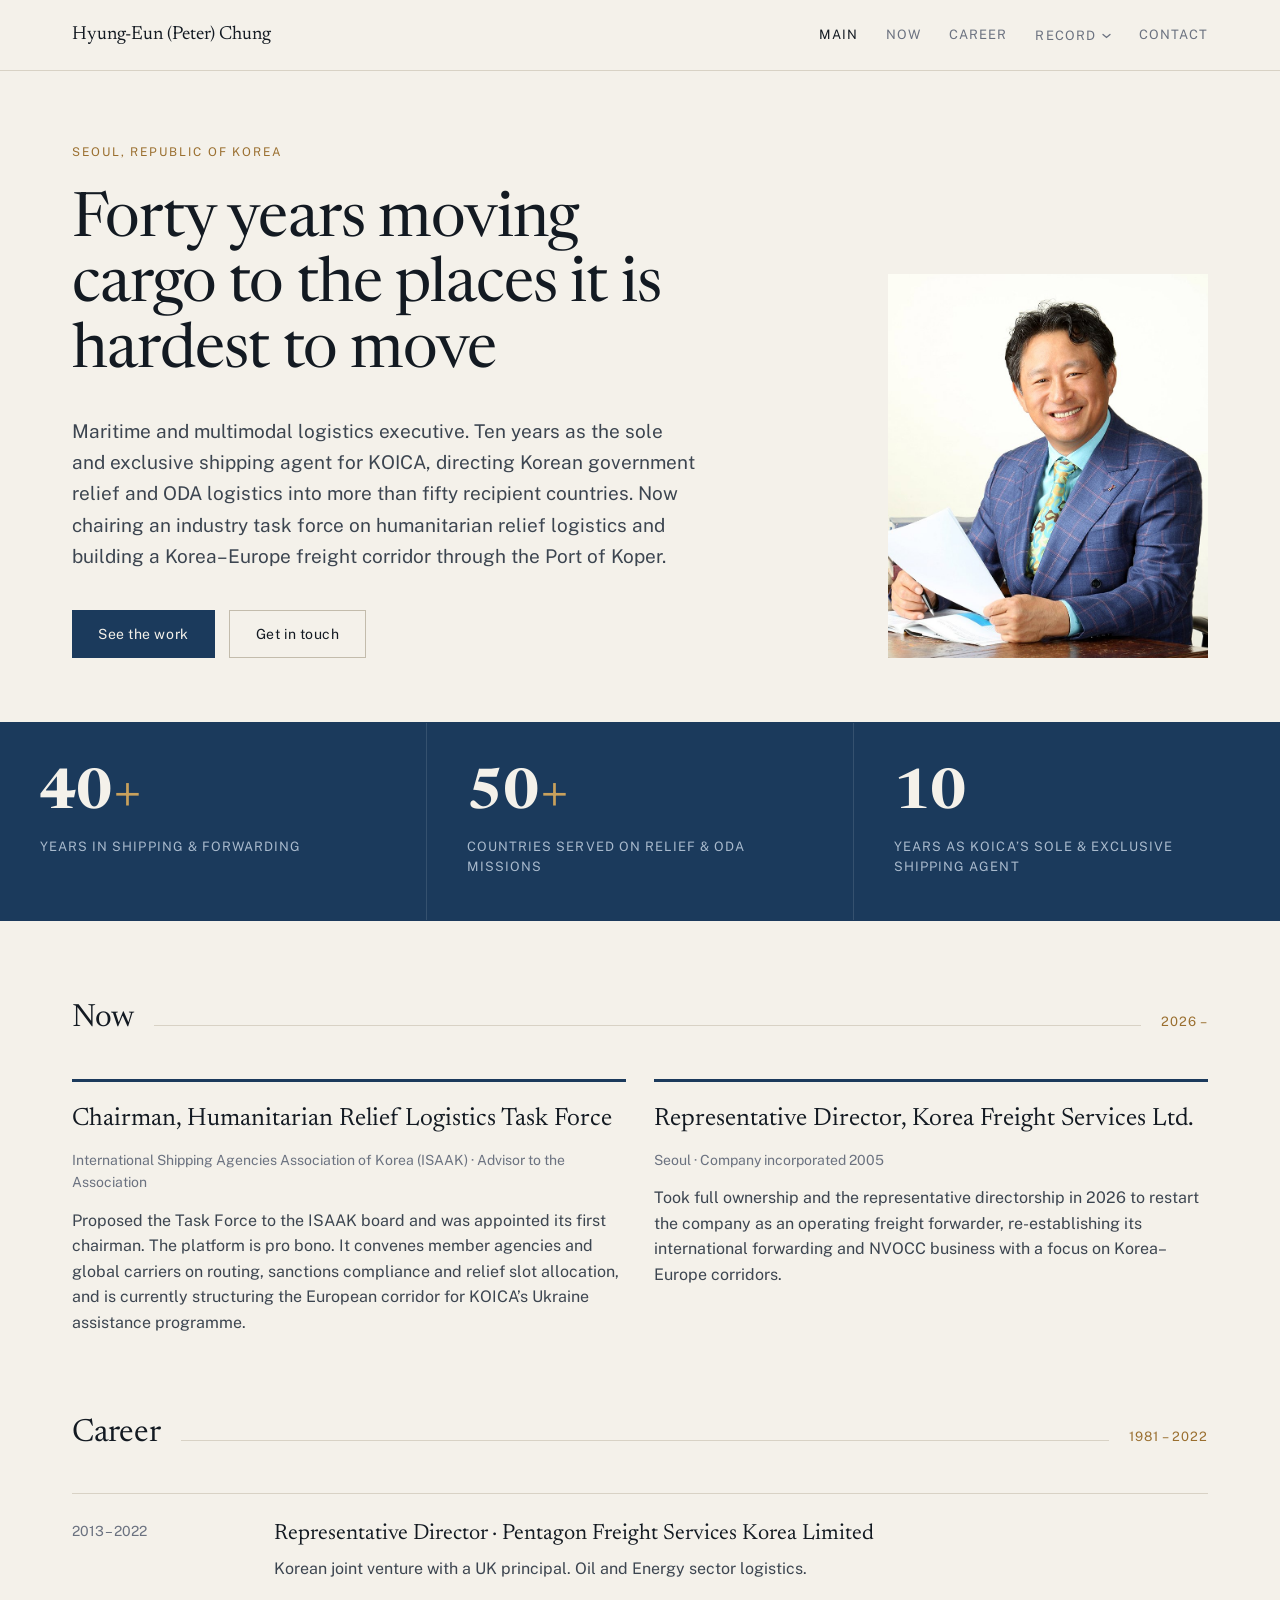
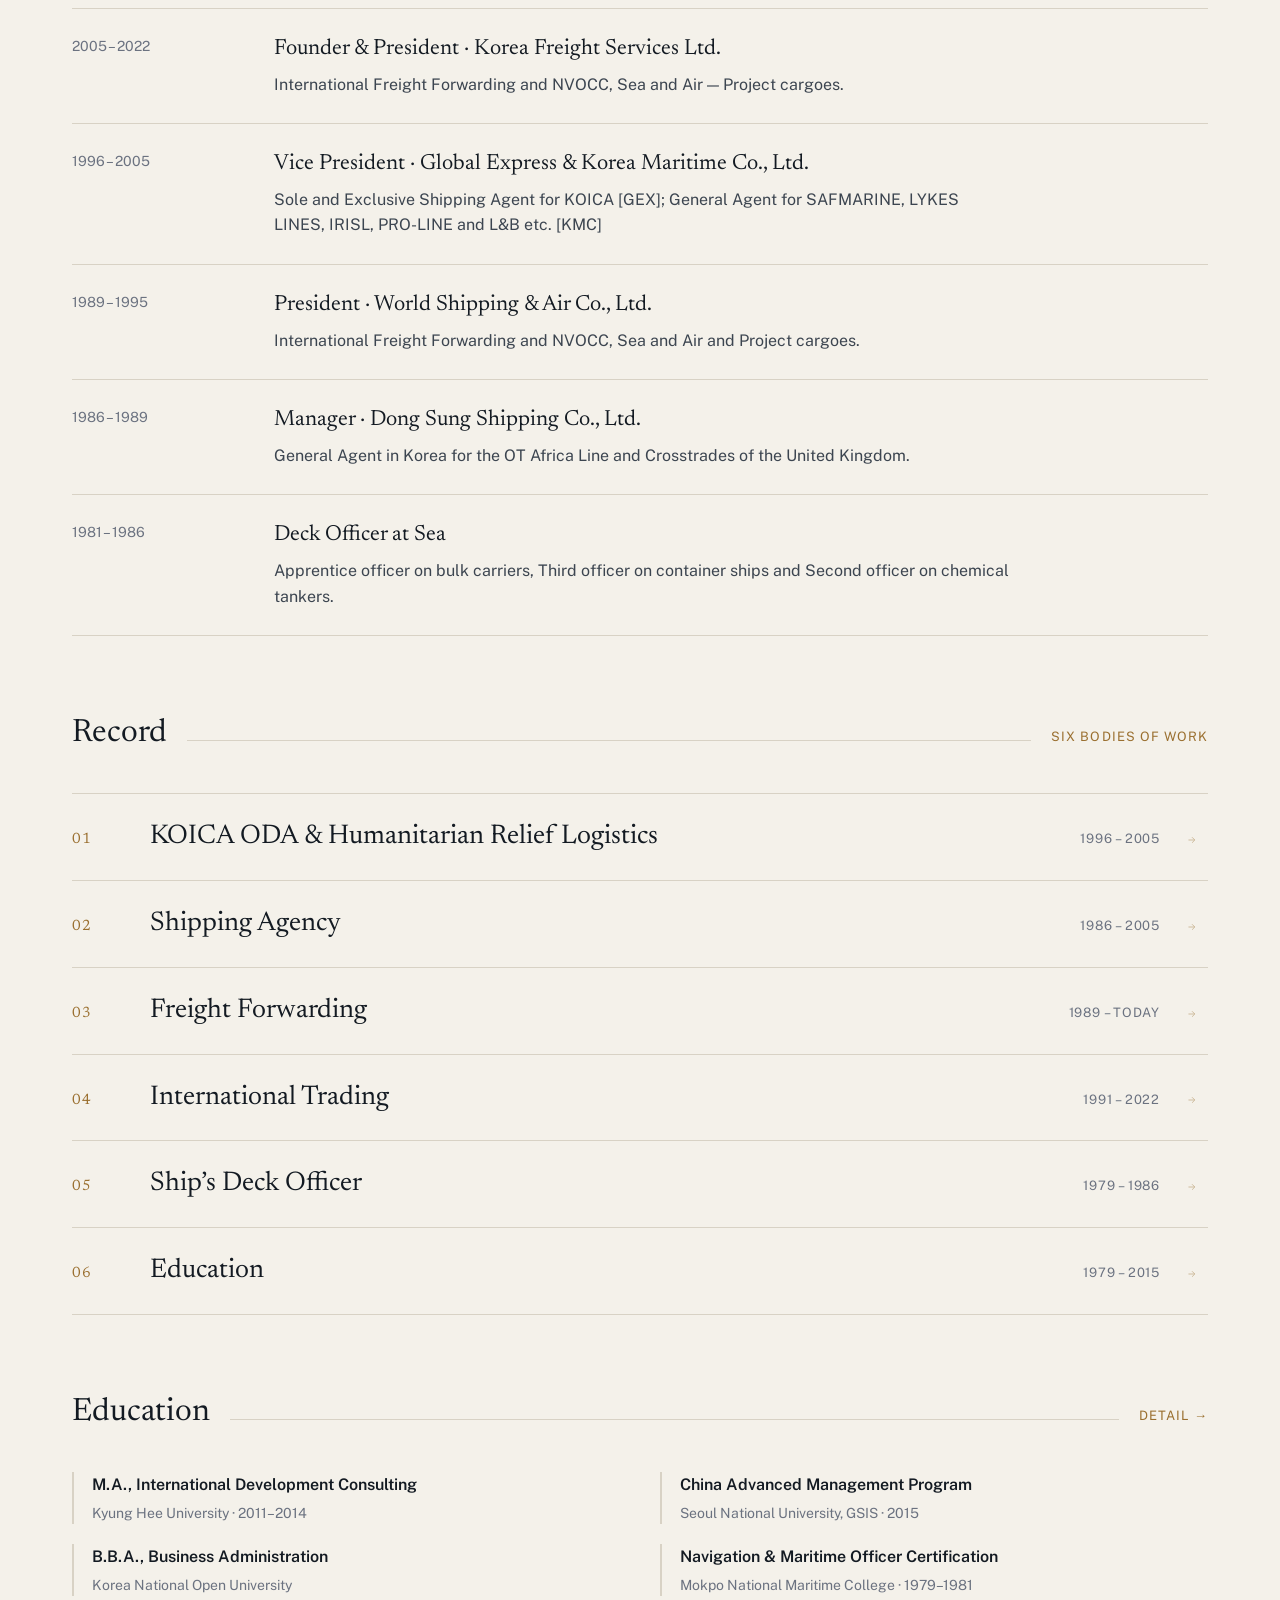
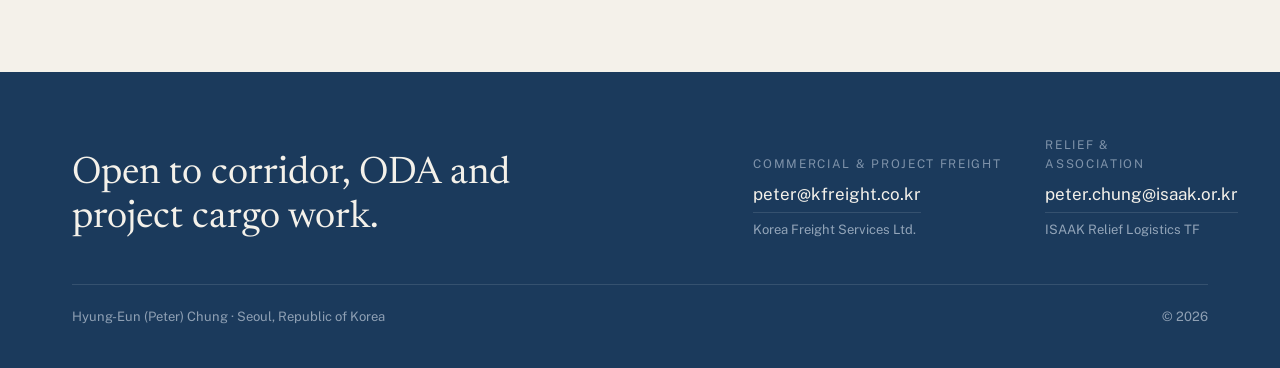
==== index.html @ e417b143 "Add files via upload" ====
<!doctype html>
<html lang="en">
<head>
<meta charset="utf-8">
<meta name="viewport" content="width=device-width, initial-scale=1">
<title>Hyung-Eun (Peter) Chung — Maritime &amp; Multimodal Logistics</title>
<meta name="description" content="Maritime and multimodal logistics executive in Seoul. Forty years in shipping agency, freight forwarding and project cargo; ten years as KOICA&#39;s exclusive shipping agent; chairman of the ISAAK Humanitarian Relief Logistics Task Force.">
<meta name="author" content="Hyung-Eun (Peter) Chung">
<meta property="og:type" content="profile">
<link rel="canonical" href="https://peterchung.kr/">
<meta property="og:url" content="https://peterchung.kr/">
<meta property="og:title" content="Hyung-Eun (Peter) Chung — Maritime &amp; Multimodal Logistics">
<meta property="og:description" content="Maritime and multimodal logistics executive in Seoul. Forty years in shipping agency, freight forwarding and project cargo; ten years as KOICA&#39;s exclusive shipping agent; chairman of the ISAAK Humanitarian Relief Logistics Task Force.">
<meta property="og:image" content="https://peterchung.kr/images/og-card.jpg">
<meta property="og:image:width" content="1200">
<meta property="og:image:height" content="600">
<meta name="twitter:card" content="summary_large_image">
<meta name="twitter:image" content="https://peterchung.kr/images/og-card.jpg">
<meta name="theme-color" content="#1b3a5c">
<link rel="icon" href="data:image/svg+xml,%3Csvg xmlns='http://www.w3.org/2000/svg' viewBox='0 0 32 32'%3E%3Crect width='32' height='32' fill='%231b3a5c'/%3E%3Ctext x='16' y='23' font-family='Georgia,serif' font-size='19' fill='%23f4f1ea' text-anchor='middle'%3EC%3C/text%3E%3C/svg%3E">
<link rel="preconnect" href="https://fonts.googleapis.com">
<link rel="preconnect" href="https://fonts.gstatic.com" crossorigin>
<link rel="stylesheet" href="https://fonts.googleapis.com/css2?family=Newsreader:opsz,wght@6..72,300;6..72,400;6..72,500;6..72,600;6..72,700&amp;family=Public+Sans:wght@400;500;600&amp;display=swap">
<link rel="stylesheet" href="assets/site.css">
</head>
<body>
<a class="skip" href="#main">Skip to content</a>
<header class="topbar wrap">
  <a class="topbar__name" href="index.html">Hyung-Eun (Peter) Chung</a>
  <nav class="nav" aria-label="Main">
    <a class="nav__link is-current" href="index.html">Main</a>
    <a class="nav__link" href="index.html#now">Now</a>
    <a class="nav__link" href="index.html#career">Career</a>
    <div class="nav__group">
      <button type="button" class="nav__link" aria-expanded="false" aria-haspopup="true">Record <svg class="nav__caret" width="9" height="6" viewBox="0 0 9 6" fill="none" aria-hidden="true"><path d="M1 1.5 4.5 4.5 8 1.5" stroke="currentColor" stroke-width="1.3" stroke-linecap="round"/></svg></button>
      <div class="nav__menu">
      <a href="record/koica-oda.html">KOICA ODA &amp; Humanitarian Relief Logistics<span class="yr">1996 &ndash; 2005</span></a>
      <a href="record/shipping-agency.html">Shipping Agency<span class="yr">1986 &ndash; 2005</span></a>
      <a href="record/freight-forwarding.html">Freight Forwarding &mdash; Project Logistics<span class="yr">1989 &ndash; today</span></a>
      <a href="record/international-trading.html">International Trading<span class="yr">1991 &ndash; 2022</span></a>
      <a href="record/deck-officer.html">Ship&rsquo;s Deck Officer<span class="yr">1979 &ndash; 1986</span></a>
      <a href="record/education.html">Education<span class="yr">1979 &ndash; 2015</span></a>
      </div>
    </div>
    <a class="nav__link" href="index.html#contact">Contact</a>
  </nav>
</header>

<main id="main">

  <section class="hero wrap">
    <div class="hero__text">
      <div class="eyebrow">Seoul, Republic of Korea</div>
      <h1>Forty years moving cargo to the places it is hardest to move</h1>
      <p class="hero__lede">Maritime and multimodal logistics executive. Ten years as the sole and exclusive shipping agent for KOICA, directing Korean government relief and ODA logistics into more than fifty recipient countries. Now chairing an industry task force on humanitarian relief logistics and building a Korea&ndash;Europe freight corridor through the Port of Koper.</p>
      <div class="btns">
        <a class="btn btn--solid" href="#record">See the work</a>
        <a class="btn btn--ghost" href="#contact">Get in touch</a>
      </div>
    </div>
    <figure class="hero__figure">
      <img src="images/portrait.jpg" alt="Hyung-Eun (Peter) Chung">
    </figure>
  </section>

  <section class="stats" aria-label="Career at a glance">
    <div class="stat"><div class="stat__n">40<span>+</span></div><div class="stat__l">Years in shipping &amp; forwarding</div></div>
    <div class="stat"><div class="stat__n">50<span>+</span></div><div class="stat__l">Countries served on relief &amp; ODA missions</div></div>
    <div class="stat"><div class="stat__n">10</div><div class="stat__l">Years as KOICA&rsquo;s sole &amp; exclusive shipping agent</div></div>
  </section>

  <section class="sec wrap" id="now">
    <div class="sec__head">
      <h2>Now</h2><div class="line"></div><div class="years">2026 &ndash;</div>
    </div>
    <div class="now">
      <article class="now__card">
        <h3>Chairman, Humanitarian Relief Logistics Task Force</h3>
        <div class="now__meta">International Shipping Agencies Association of Korea (ISAAK) &middot; Advisor to the Association</div>
        <p>Proposed the Task Force to the ISAAK board and was appointed its first chairman. The platform is pro bono. It convenes member agencies and global carriers on routing, sanctions compliance and relief slot allocation, and is currently structuring the European corridor for KOICA&rsquo;s Ukraine assistance programme.</p>
      </article>
      <article class="now__card">
        <h3>Representative Director, Korea Freight Services Ltd.</h3>
        <div class="now__meta">Seoul &middot; Company incorporated 2005</div>
        <p>Took full ownership and the representative directorship in 2026 to restart the company as an operating freight forwarder, re-establishing its international forwarding and NVOCC business with a focus on Korea&ndash;Europe corridors.</p>
      </article>
    </div>
  </section>

  <section class="sec wrap" id="career">
    <div class="sec__head">
      <h2>Career</h2><div class="line"></div><div class="years">1981 &ndash; 2022</div>
    </div>
    <div class="record">
      <div class="row row--static">
        <div class="row__date">2013 &ndash; 2022</div>
        <div class="row__body">
          <div class="row__title">Representative Director &middot; Pentagon Freight Services Korea Limited</div>
          <p>Korean joint venture with a UK principal. Oil and Energy sector logistics.</p>
        </div>
      </div>
      <div class="row row--static">
        <div class="row__date">2005 &ndash; 2022</div>
        <div class="row__body">
          <div class="row__title">Founder &amp; President &middot; Korea Freight Services Ltd.</div>
          <p>International Freight Forwarding and NVOCC, Sea and Air &mdash; Project cargoes.</p>
        </div>
      </div>
      <div class="row row--static">
        <div class="row__date">1996 &ndash; 2005</div>
        <div class="row__body">
          <div class="row__title">Vice President &middot; Global Express &amp; Korea Maritime Co., Ltd.</div>
          <p>Sole and Exclusive Shipping Agent for KOICA [GEX]; General Agent for SAFMARINE, LYKES LINES, IRISL, PRO-LINE and L&amp;B etc. [KMC]</p>
        </div>
      </div>
      <div class="row row--static">
        <div class="row__date">1989 &ndash; 1995</div>
        <div class="row__body">
          <div class="row__title">President &middot; World Shipping &amp; Air Co., Ltd.</div>
          <p>International Freight Forwarding and NVOCC, Sea and Air and Project cargoes.</p>
        </div>
      </div>
      <div class="row row--static">
        <div class="row__date">1986 &ndash; 1989</div>
        <div class="row__body">
          <div class="row__title">Manager &middot; Dong Sung Shipping Co., Ltd.</div>
          <p>General Agent in Korea for the OT Africa Line and Crosstrades of the United Kingdom.</p>
        </div>
      </div>
      <div class="row row--static">
        <div class="row__date">1981 &ndash; 1986</div>
        <div class="row__body">
          <div class="row__title">Deck Officer at Sea</div>
          <p>Apprentice officer on bulk carriers, Third officer on container ships and Second officer on chemical tankers.</p>
        </div>
      </div>
    </div>
  </section>

  <section class="sec wrap" id="record">
    <div class="sec__head">
      <h2>Record</h2><div class="line"></div><div class="years">Six bodies of work</div>
    </div>
    <div class="projects">
      <a class="proj" href="record/koica-oda.html">
        <span class="proj__n">01</span>
        <span class="proj__t">KOICA ODA &amp; Humanitarian Relief Logistics</span>
        <span class="proj__y">1996 &ndash; 2005</span>
        <svg class="row__go" width="16" height="16" viewBox="0 0 16 16" fill="none" aria-hidden="true"><path d="M3 8h9M8.5 4l4 4-4 4" stroke="currentColor" stroke-width="1.4" stroke-linecap="round" stroke-linejoin="round"/></svg>
      </a>
      <a class="proj" href="record/shipping-agency.html">
        <span class="proj__n">02</span>
        <span class="proj__t">Shipping Agency</span>
        <span class="proj__y">1986 &ndash; 2005</span>
        <svg class="row__go" width="16" height="16" viewBox="0 0 16 16" fill="none" aria-hidden="true"><path d="M3 8h9M8.5 4l4 4-4 4" stroke="currentColor" stroke-width="1.4" stroke-linecap="round" stroke-linejoin="round"/></svg>
      </a>
      <a class="proj" href="record/freight-forwarding.html">
        <span class="proj__n">03</span>
        <span class="proj__t">Freight Forwarding</span>
        <span class="proj__y">1989 &ndash; today</span>
        <svg class="row__go" width="16" height="16" viewBox="0 0 16 16" fill="none" aria-hidden="true"><path d="M3 8h9M8.5 4l4 4-4 4" stroke="currentColor" stroke-width="1.4" stroke-linecap="round" stroke-linejoin="round"/></svg>
      </a>
      <a class="proj" href="record/international-trading.html">
        <span class="proj__n">04</span>
        <span class="proj__t">International Trading</span>
        <span class="proj__y">1991 &ndash; 2022</span>
        <svg class="row__go" width="16" height="16" viewBox="0 0 16 16" fill="none" aria-hidden="true"><path d="M3 8h9M8.5 4l4 4-4 4" stroke="currentColor" stroke-width="1.4" stroke-linecap="round" stroke-linejoin="round"/></svg>
      </a>
      <a class="proj" href="record/deck-officer.html">
        <span class="proj__n">05</span>
        <span class="proj__t">Ship&rsquo;s Deck Officer</span>
        <span class="proj__y">1979 &ndash; 1986</span>
        <svg class="row__go" width="16" height="16" viewBox="0 0 16 16" fill="none" aria-hidden="true"><path d="M3 8h9M8.5 4l4 4-4 4" stroke="currentColor" stroke-width="1.4" stroke-linecap="round" stroke-linejoin="round"/></svg>
      </a>
      <a class="proj" href="record/education.html">
        <span class="proj__n">06</span>
        <span class="proj__t">Education</span>
        <span class="proj__y">1979 &ndash; 2015</span>
        <svg class="row__go" width="16" height="16" viewBox="0 0 16 16" fill="none" aria-hidden="true"><path d="M3 8h9M8.5 4l4 4-4 4" stroke="currentColor" stroke-width="1.4" stroke-linecap="round" stroke-linejoin="round"/></svg>
      </a>
    </div>
  </section>

  <section class="sec sec--last wrap" id="education">
    <div class="sec__head">
      <h2>Education</h2><div class="line"></div>
      <a class="years years--link" href="record/education.html">Detail &rarr;</a>
    </div>
    <div class="edu-grid">
      <div class="edu"><strong>M.A., International Development Consulting</strong><span>Kyung Hee University &middot; 2011&ndash;2014</span></div>
      <div class="edu"><strong>China Advanced Management Program</strong><span>Seoul National University, GSIS &middot; 2015</span></div>
      <div class="edu"><strong>B.B.A., Business Administration</strong><span>Korea National Open University</span></div>
      <div class="edu"><strong>Navigation &amp; Maritime Officer Certification</strong><span>Mokpo National Maritime College &middot; 1979&ndash;1981</span></div>
    </div>
  </section>

</main>

<footer class="foot" id="contact">
  <div class="foot__top">
    <div class="foot__claim">Open to corridor, ODA and project cargo work.</div>
    <div class="foot__c1 foot__block">
      <div class="foot__label">Commercial &amp; project freight</div>
      <a href="mailto:peter@kfreight.co.kr">peter@kfreight.co.kr</a>
      <div class="foot__org">Korea Freight Services Ltd.</div>
    </div>
    <div class="foot__c2 foot__block">
      <div class="foot__label">Relief &amp; association</div>
      <a href="mailto:peter.chung@isaak.or.kr">peter.chung@isaak.or.kr</a>
      <div class="foot__org">ISAAK Relief Logistics TF</div>
    </div>
  </div>
  <div class="foot__bar">
    <div>Hyung-Eun (Peter) Chung &middot; Seoul, Republic of Korea</div>
    <div>&copy; 2026</div>
  </div>
</footer>

<script src="assets/site.js"></script>
</body>
</html>
---- assets/site.css ----
/* Hyung-Eun (Peter) Chung — site styles */

:root {
  --bone: #f4f1ea;
  --ink: #131a22;
  --body: #3c4550;
  --muted: #6b7280;
  --rule: #d8d2c5;
  --rule-strong: #c3bcac;
  --navy: #1b3a5c;
  --navy-dark: #12293f;
  --navy-rule: #35516f;
  --navy-muted: #a9bacd;
  --navy-label: #7f93aa;
  --brass: #9a6f2f;
  --brass-light: #c9a15c;
  --serif: 'Newsreader', Georgia, 'Times New Roman', serif;
  --sans: 'Public Sans', 'Helvetica Neue', Helvetica, Arial, sans-serif;
  --pad: 72px;
}

* { box-sizing: border-box; }
html { scroll-behavior: smooth; scroll-padding-top: 90px; }
body {
  margin: 0;
  background: var(--bone);
  color: var(--ink);
  font-family: var(--sans);
  font-size: 16px;
  line-height: 1.6;
  -webkit-font-smoothing: antialiased;
}
h1, h2, h3 { margin: 0; font-weight: 400; font-family: var(--serif); }
p { margin: 0; }
img { max-width: 100%; }
a { color: var(--navy); text-decoration: none; }
a:hover { color: var(--brass); }
a:focus-visible, button:focus-visible { outline: 2px solid var(--brass); outline-offset: 3px; }
figure { margin: 0; }

.wrap { padding-left: var(--pad); padding-right: var(--pad); }
.eyebrow { font-size: 12px; letter-spacing: 0.16em; text-transform: uppercase; color: var(--brass); }
.caption { font-size: 13px; color: var(--muted); line-height: 1.5; }
.skip {
  position: absolute; left: -9999px; top: 0; background: var(--navy); color: var(--bone);
  padding: 12px 20px; z-index: 100;
}
.skip:focus { left: 0; color: var(--bone); }

/* ---------- top bar ---------- */
.topbar {
  position: sticky; top: 0; z-index: 50;
  background: var(--bone);
  display: flex; justify-content: space-between; align-items: center;
  gap: 24px; padding-top: 20px; padding-bottom: 20px;
  border-bottom: 1px solid var(--rule);
}
.topbar__name { font-family: var(--serif); font-size: 19px; color: var(--ink); }
.topbar__name:hover { color: var(--brass); }
.nav { display: flex; align-items: center; gap: 28px; }
.nav__link {
  font-size: 13px; letter-spacing: 0.08em; text-transform: uppercase; color: var(--muted);
  background: none; border: 0; padding: 0; font-family: inherit; cursor: pointer;
  display: inline-flex; align-items: center; gap: 6px;
}
.nav__link:hover, .nav__link[aria-expanded="true"] { color: var(--brass); }
.nav__link.is-current { color: var(--ink); }

/* dropdown */
.nav__group { position: relative; }
.nav__caret { transition: transform 0.18s ease; }
.nav__link[aria-expanded="true"] .nav__caret { transform: rotate(180deg); }
.nav__menu {
  position: absolute; top: calc(100% + 14px); left: -18px; min-width: 310px;
  background: var(--bone); border: 1px solid var(--rule);
  box-shadow: 0 14px 34px rgba(19, 26, 34, 0.13);
  padding: 8px 0; display: none; flex-direction: column;
}
.nav__group.is-open .nav__menu { display: flex; }
.nav__menu a {
  display: flex; flex-direction: column; gap: 3px;
  padding: 11px 18px; color: var(--ink); font-size: 15px; line-height: 1.35;
}
.nav__menu a:hover { background: #eae5da; color: var(--navy); }
.nav__menu a.is-current { background: #eae5da; }
.nav__menu .yr { font-size: 12px; letter-spacing: 0.06em; color: var(--muted); }

/* ---------- hero (home) ---------- */
.hero { display: grid; grid-template-columns: repeat(12, minmax(0, 1fr)); gap: 32px; padding-top: 72px; padding-bottom: 64px; }
.hero__text { grid-column: span 7; }
.hero { align-items: end; }
.hero h1 { font-size: clamp(38px, 5vw, 62px); line-height: 1.06; letter-spacing: -0.015em; text-wrap: pretty; margin: 26px 0 30px; }
.hero__lede { font-size: 19px; line-height: 1.65; color: var(--body); max-width: 33em; }
.hero__figure { grid-column: 9 / span 4; display: flex; flex-direction: column; gap: 12px; align-self: end; max-width: 320px; justify-self: end; }
.hero__figure img { width: 100%; display: block; filter: saturate(0.86); }

.btns { display: flex; gap: 14px; margin-top: 38px; }
.btn {
  display: inline-flex; align-items: center; justify-content: center;
  min-height: 48px; padding: 0 26px; font-size: 14px; letter-spacing: 0.04em;
  transition: background 0.15s ease, color 0.15s ease, border-color 0.15s ease;
}
.btn--solid { background: var(--navy); color: var(--bone); }
.btn--solid:hover { background: var(--navy-dark); color: var(--bone); }
.btn--ghost { border: 1px solid var(--rule-strong); color: var(--ink); }
.btn--ghost:hover { border-color: var(--navy); color: var(--navy); }

/* ---------- stat band ---------- */
.stats {
  display: grid; grid-template-columns: repeat(3, minmax(0, 1fr));
  gap: 1px; background: var(--navy-rule);
  border-top: 1px solid var(--navy); border-bottom: 1px solid var(--navy);
}
.stat { background: var(--navy); padding: 44px 40px; display: flex; flex-direction: column; gap: 14px; }
.stat__n { font-family: var(--serif); font-weight: 700; font-size: 56px; line-height: 1; color: var(--bone); }
.stat__n span { color: var(--brass-light); }
.stat__l { font-size: 13px; letter-spacing: 0.08em; text-transform: uppercase; color: var(--navy-muted); line-height: 1.5; }

/* ---------- section headers ---------- */
.sec { padding-top: 72px; }
.sec__head { display: flex; align-items: baseline; gap: 20px; margin-bottom: 34px; }
.sec__head h2 { font-size: 32px; }
.sec__head .line { flex-grow: 1; height: 1px; background: var(--rule); }
.sec__head .years { font-size: 13px; letter-spacing: 0.08em; text-transform: uppercase; color: var(--brass); white-space: nowrap; }

/* ---------- now ---------- */
.now { display: grid; grid-template-columns: repeat(2, minmax(0, 1fr)); gap: 28px; }
.now__card { border-top: 3px solid var(--navy); padding-top: 22px; display: flex; flex-direction: column; gap: 14px; }
.now__card h3 { font-size: 25px; line-height: 1.25; }
.now__meta { font-size: 14px; color: var(--muted); }
.now__card p { color: var(--body); }

/* ---------- record list ---------- */
.record { display: flex; flex-direction: column; }
.row {
  display: grid; grid-template-columns: 170px 1fr 24px; gap: 32px; align-items: start;
  padding: 26px 0; border-top: 1px solid var(--rule); color: inherit;
  transition: background 0.15s ease;
}
.row:last-child { border-bottom: 1px solid var(--rule); }
a.row:hover { background: #eae5da; color: inherit; }
a.row:hover .row__title { color: var(--navy); }
a.row:hover .row__go { opacity: 1; transform: translateX(3px); }
.row__date { font-size: 14px; color: var(--muted); }
.row__body { display: flex; flex-direction: column; gap: 8px; }
.row__title { font-family: var(--serif); font-size: 22px; line-height: 1.3; transition: color 0.15s ease; }
.row__body p { color: var(--body); max-width: 46em; }
.row__go { color: var(--brass); opacity: 0.45; transition: opacity 0.15s ease, transform 0.15s ease; padding-top: 6px; }

/* ---------- field carousel ---------- */
.carousel { position: relative; }
.carousel__viewport { overflow: hidden; }
.carousel__track { display: flex; transition: transform 0.55s cubic-bezier(0.4, 0.05, 0.2, 1); }
.carousel__slide {
  flex: 0 0 100%; display: grid; grid-template-columns: repeat(3, minmax(0, 1fr)); gap: 24px;
}
.carousel__slide figure { display: flex; flex-direction: column; gap: 12px; }
.carousel__slide img { width: 100%; height: 300px; object-fit: contain; display: block; background: #eae5da; }
.carousel__bar { display: flex; align-items: center; gap: 16px; margin-top: 26px; }
.carousel__dots { display: flex; gap: 8px; flex-grow: 1; }
.carousel__dot {
  width: 30px; height: 3px; background: var(--rule-strong); border: 0; padding: 0; cursor: pointer;
  transition: background 0.2s ease;
}
.carousel__dot[aria-current="true"] { background: var(--navy); }
.carousel__btn {
  width: 46px; height: 46px; border: 1px solid var(--rule-strong); background: transparent;
  color: var(--ink); cursor: pointer; display: inline-flex; align-items: center; justify-content: center;
  transition: border-color 0.15s ease, color 0.15s ease;
}
.carousel__btn:hover { border-color: var(--navy); color: var(--navy); }

/* ---------- expertise + education ---------- */
.cols { display: grid; grid-template-columns: repeat(12, minmax(0, 1fr)); gap: 32px; padding-top: 72px; padding-bottom: 72px; }
.cols__a { grid-column: span 7; display: flex; flex-direction: column; gap: 22px; }
.cols__b { grid-column: span 5; display: flex; flex-direction: column; gap: 22px; }
.cols h2 { font-size: 32px; }
.list { display: flex; flex-direction: column; gap: 18px; }
.item { display: flex; flex-direction: column; gap: 5px; }
.item strong { font-size: 17px; font-weight: 600; }
.item p { color: var(--body); }
.edu { display: flex; flex-direction: column; gap: 4px; border-left: 2px solid var(--rule); padding-left: 18px; }
.edu strong { font-size: 16px; font-weight: 600; }
.edu span { font-size: 14px; color: var(--muted); }

/* ---------- record subpage ---------- */
.page-head { padding-top: 66px; padding-bottom: 44px; border-bottom: 1px solid var(--rule); }
.page-head .back { font-size: 13px; letter-spacing: 0.08em; text-transform: uppercase; color: var(--muted); }
.page-head .back:hover { color: var(--brass); }
.page-head h1 { font-size: clamp(34px, 4.4vw, 52px); line-height: 1.1; letter-spacing: -0.015em; margin: 22px 0 0; max-width: 18em; }
.page-head .meta { display: flex; flex-wrap: wrap; gap: 10px 22px; margin-top: 20px; font-size: 14px; color: var(--muted); }
.page-head .meta .yr { color: var(--brass); letter-spacing: 0.08em; text-transform: uppercase; font-size: 13px; }

.prose { padding-top: 52px; padding-bottom: 20px; display: grid; grid-template-columns: repeat(12, minmax(0, 1fr)); gap: 32px; }
.prose__lede { grid-column: span 12; font-family: var(--serif); font-size: 26px; line-height: 1.45; color: var(--ink); max-width: 24em; }
.prose__body { grid-column: span 7; display: flex; flex-direction: column; gap: 20px; }
.prose__body p { color: var(--body); font-size: 17px; line-height: 1.75; }
.prose__side { grid-column: 9 / span 4; display: flex; flex-direction: column; gap: 22px; }
.fact { display: flex; flex-direction: column; gap: 5px; border-left: 2px solid var(--rule); padding-left: 18px; }
.fact strong { font-size: 12px; letter-spacing: 0.12em; text-transform: uppercase; color: var(--brass); font-weight: 600; }
.fact span { font-size: 15px; color: var(--body); }

.plates { padding-top: 52px; padding-bottom: 72px; display: grid; grid-template-columns: repeat(3, minmax(0, 1fr)); gap: 26px; }
.plates > * { margin: 0; display: block; }
.plate { display: block; }
.plate figcaption { margin-top: 10px; }
.plate img { width: 100%; height: auto; display: block; background: #eeeae0; }
.img--small { width: 50%; }

.plate--featured { grid-column: 1 / -1; width: 100%; margin: 0 auto; }

.plate--slot {
  border: 1px dashed var(--rule-strong); background: #eeeae0;
  min-height: 220px; display: flex; flex-direction: column; align-items: center; justify-content: center;
  gap: 8px; text-align: center; padding: 30px; color: var(--muted);
}
.plate--slot .tag { font-size: 12px; letter-spacing: 0.14em; text-transform: uppercase; color: var(--brass); }
.plate--slot .what { font-size: 15px; max-width: 26em; }

.pager { display: grid; grid-template-columns: repeat(2, minmax(0, 1fr)); gap: 1px; background: var(--rule); border-top: 1px solid var(--rule); }
.pager a { background: var(--bone); padding: 30px 32px; display: flex; flex-direction: column; gap: 7px; color: var(--ink); }
.pager a:hover { background: #eae5da; }
.pager .dir { font-size: 12px; letter-spacing: 0.14em; text-transform: uppercase; color: var(--brass); }
.pager .ttl { font-family: var(--serif); font-size: 20px; line-height: 1.3; }
.pager .next { text-align: right; align-items: flex-end; }
.pager .empty { background: var(--bone); }

/* ---------- footer ---------- */
.foot { background: var(--navy); color: #e8e3d8; padding: 64px var(--pad) 40px; display: flex; flex-direction: column; gap: 44px; }
.foot__top { display: grid; grid-template-columns: repeat(12, minmax(0, 1fr)); gap: 32px; align-items: end; }
.foot__claim { grid-column: span 6; font-family: var(--serif); font-size: 38px; line-height: 1.15; color: var(--bone); text-wrap: pretty; }
.foot__c1 { grid-column: 8 / span 3; }
.foot__c2 { grid-column: 11 / span 2; }
.foot__block { display: flex; flex-direction: column; gap: 7px; }
.foot__label { font-size: 12px; letter-spacing: 0.14em; text-transform: uppercase; color: var(--navy-label); }
.foot__block a { color: var(--bone); font-size: 17px; border-bottom: 1px solid var(--navy-rule); padding-bottom: 3px; align-self: flex-start; }
.foot__block a:hover { color: #fff; border-bottom-color: var(--brass-light); }
.foot__org { font-size: 13px; color: #93a5b9; }
.foot__bar { display: flex; justify-content: space-between; align-items: baseline; gap: 24px; border-top: 1px solid var(--navy-rule); padding-top: 22px; font-size: 13px; color: #8fa0b4; }

/* ---------- tablet ---------- */
@media (max-width: 1100px) {
  :root { --pad: 44px; }
  .hero, .cols, .prose { grid-template-columns: 1fr; }
  .hero__text, .hero__figure, .cols__a, .cols__b,
  .prose__lede, .prose__body, .prose__side { grid-column: auto; }
  .hero__figure { max-width: 320px; justify-self: start; }
  .prose__side { flex-direction: row; flex-wrap: wrap; gap: 26px 40px; }
  .prose__side .fact { flex: 1 1 220px; }
  .stats { grid-template-columns: repeat(3, minmax(0, 1fr)); }
  .foot__top { grid-template-columns: repeat(2, minmax(0, 1fr)); }
  .foot__claim { grid-column: 1 / -1; }
  .foot__c1, .foot__c2 { grid-column: auto; }
}

/* ---------- phone ---------- */
@media (max-width: 720px) {
  :root { --pad: 22px; }
  html { scroll-padding-top: 130px; }
  .topbar { flex-direction: column; align-items: flex-start; gap: 12px; padding-top: 16px; padding-bottom: 14px; }
  .nav { gap: 18px; flex-wrap: wrap; }
  .nav__link { font-size: 12px; }
  .nav__menu { position: static; min-width: 0; width: 100%; box-shadow: none; margin-top: 10px; }
  .nav__group.is-open { width: 100%; }
  .hero { padding-top: 34px; padding-bottom: 32px; gap: 24px; }
  .hero h1 { font-size: 36px; line-height: 1.1; margin: 20px 0 22px; }
  .hero__lede { font-size: 17px; }
  .btns { flex-direction: column; gap: 10px; margin-top: 28px; }
  .btn { min-height: 50px; width: 100%; font-size: 15px; }
  .stats { grid-template-columns: 1fr; }
  .stat { padding: 24px 22px; gap: 10px; }
  .stat__n { font-size: 40px; }
  .stat__l { font-size: 11px; }
  .sec { padding-top: 44px; }
  .sec__head { margin-bottom: 24px; gap: 14px; }
  .sec__head h2 { font-size: 27px; }
  .now { grid-template-columns: 1fr; gap: 24px; }
  .now__card h3 { font-size: 22px; }
  .now__card p, .row__body p, .item p { font-size: 15px; }
  .row { grid-template-columns: 1fr auto; gap: 8px 14px; padding: 20px 0; }
  .row__date { grid-column: 1; }
  .row__go { grid-row: 1; grid-column: 2; padding-top: 0; opacity: 1; }
  .row__body { grid-column: 1 / -1; }
  .row__title { font-size: 20px; }
  .carousel__slide { grid-template-columns: 1fr; gap: 22px; }
  .carousel__slide img { height: 220px; }
  .cols { padding-top: 44px; padding-bottom: 44px; gap: 40px; }
  .cols h2 { font-size: 27px; }
  .page-head { padding-top: 34px; padding-bottom: 30px; }
  .page-head h1 { font-size: 32px; }
  .prose { padding-top: 34px; gap: 26px; }
  .prose__lede { font-size: 21px; }
  .prose__body p { font-size: 16px; }
  .plates { grid-template-columns: 1fr; padding-top: 34px; padding-bottom: 44px; }
  .carousel__slide img { height: 230px; }
  
  .pager { grid-template-columns: 1fr; }
  .pager .next { text-align: left; align-items: flex-start; }
  .foot { padding-top: 44px; gap: 30px; }
  .foot__top { grid-template-columns: 1fr; gap: 20px; }
  .foot__claim { font-size: 29px; }
  .foot__block a { font-size: 16px; word-break: break-all; }
  .foot__bar { flex-direction: column; gap: 6px; }
}

@media (prefers-reduced-motion: reduce) {
  html { scroll-behavior: auto; }
  .carousel__track { transition: none; }
  * { transition-duration: 0.001s !important; }
}


/* ---------- career list (static rows) ---------- */
.row--static { grid-template-columns: 170px 1fr; }

/* ---------- record: project list ---------- */
.projects { display: flex; flex-direction: column; border-top: 1px solid var(--rule); }
.proj {
  display: grid; grid-template-columns: 54px 1fr 160px 24px; gap: 24px; align-items: baseline;
  padding: 26px 0; border-bottom: 1px solid var(--rule); color: var(--ink);
  transition: background 0.15s ease;
}
.proj:hover { background: #eae5da; color: var(--ink); }
.proj:hover .proj__t { color: var(--navy); }
.proj:hover .row__go { opacity: 1; transform: translateX(3px); }
.proj__n { font-family: var(--serif); font-size: 15px; color: var(--brass); letter-spacing: 0.06em; }
.proj__t { font-family: var(--serif); font-size: 27px; line-height: 1.25; transition: color 0.15s ease; }
.proj__y { font-size: 13px; letter-spacing: 0.06em; text-transform: uppercase; color: var(--muted); text-align: right; }
.proj .row__go { align-self: center; }

/* ---------- education block on the home page ---------- */
.sec--last { padding-bottom: 76px; }
.edu-grid { display: grid; grid-template-columns: repeat(2, minmax(0, 1fr)); gap: 20px 40px; }
.years--link { color: var(--brass); }
.years--link:hover { color: var(--navy); }

/* ---------- hero portrait ---------- */
.hero__figure img { filter: none; }

@media (max-width: 1100px) {
  .edu-grid { grid-template-columns: repeat(2, minmax(0, 1fr)); }
}
@media (max-width: 720px) {
  .row--static { grid-template-columns: 1fr; }
  .proj { grid-template-columns: 40px 1fr 20px; gap: 6px 14px; padding: 20px 0; }
  .proj__n { grid-row: 1; }
  .proj__t { grid-row: 1; grid-column: 2; font-size: 21px; }
  .proj .row__go { grid-row: 1; grid-column: 3; opacity: 1; }
  .proj__y { grid-row: 2; grid-column: 2 / -1; text-align: left; }
  .edu-grid { grid-template-columns: 1fr; gap: 16px; }
  .plate--slot .what { font-size: 14px; }
}


/* carousel counter for long photo sets */
.carousel__count { font-size: 13px; color: var(--muted); letter-spacing: 0.04em; white-space: nowrap; }
.carousel__dots { flex-wrap: wrap; max-width: 60%; }
@media (max-width: 1100px) { .plates { grid-template-columns: repeat(2, minmax(0, 1fr)); } }
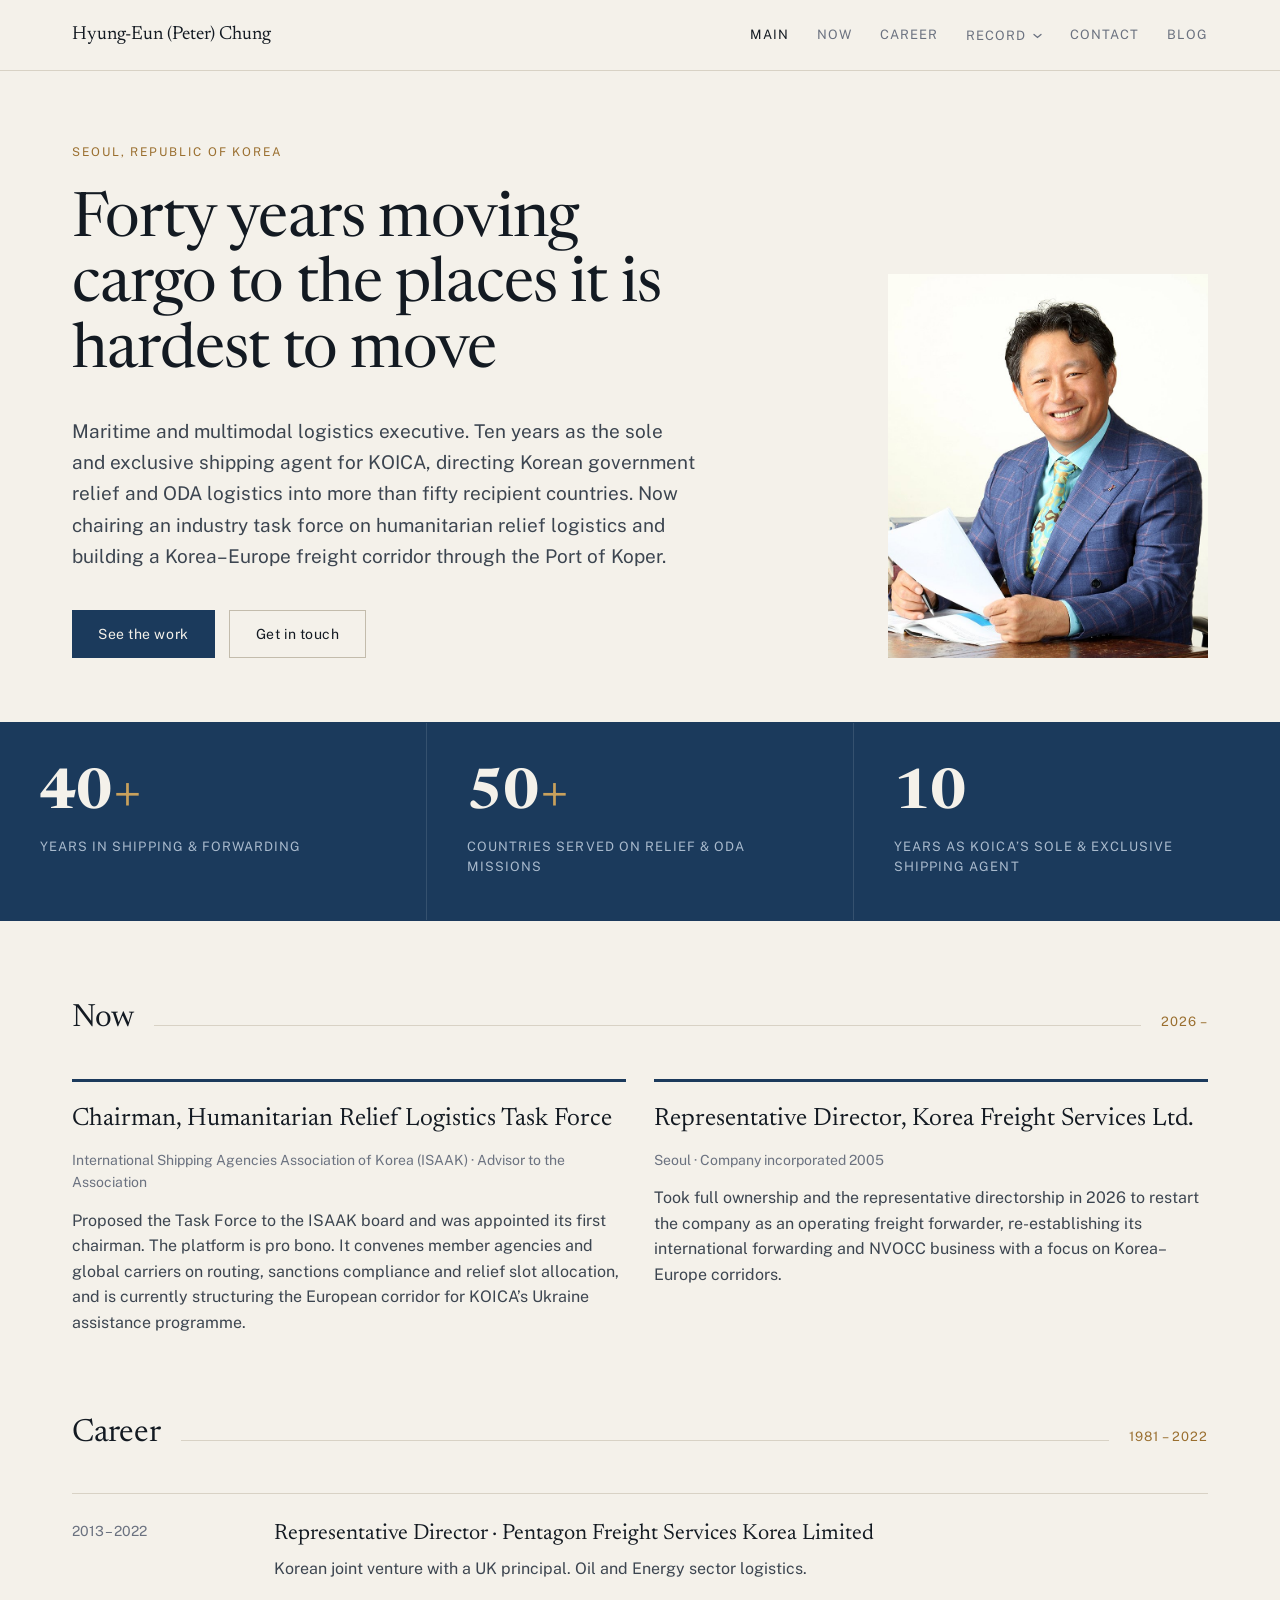
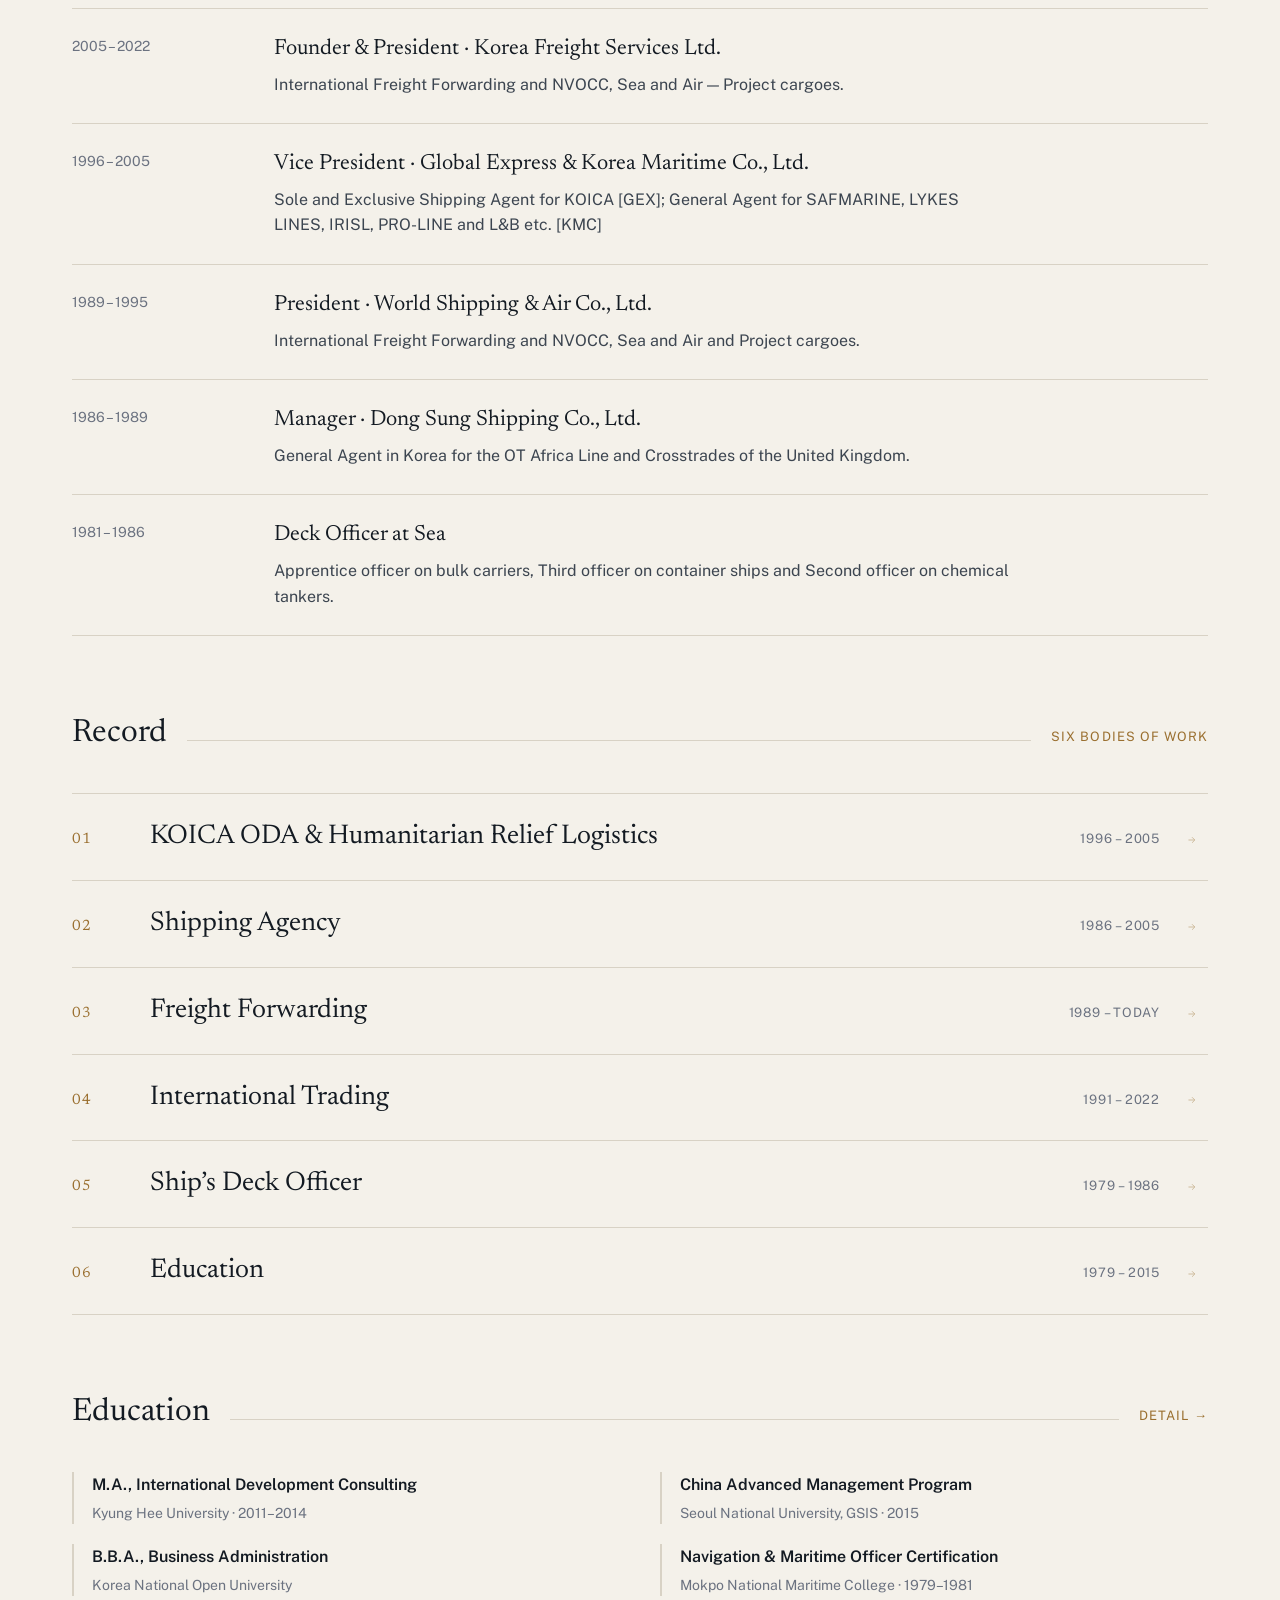
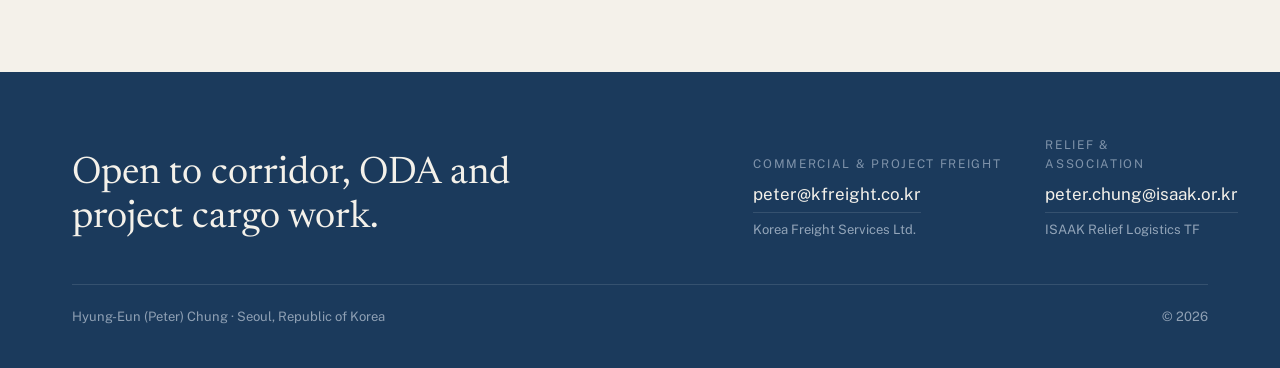
==== commit ab0ac460: "Add Weekly Briefing blog with first issue - Blog link in the main nav on every page - /blog/ issue l" ====
--- a/index.html
+++ b/index.html
@@ -43,6 +43,7 @@
       </div>
     </div>
     <a class="nav__link" href="index.html#contact">Contact</a>
+    <a class="nav__link" href="blog/">Blog</a>
   </nav>
 </header>
 
--- a/assets/site.css
+++ b/assets/site.css
@@ -356,3 +356,40 @@
 .carousel__count { font-size: 13px; color: var(--muted); letter-spacing: 0.04em; white-space: nowrap; }
 .carousel__dots { flex-wrap: wrap; max-width: 60%; }
 @media (max-width: 1100px) { .plates { grid-template-columns: repeat(2, minmax(0, 1fr)); } }
+
+/* ---------- blog: weekly briefing ---------- */
+:lang(ko) { font-family: 'Apple SD Gothic Neo', 'Malgun Gothic', 'Noto Sans KR', var(--sans); word-break: keep-all; }
+.posts { display: flex; flex-direction: column; padding-top: 44px; padding-bottom: 76px; }
+.posts .row { grid-template-columns: 170px 1fr 24px; }
+.posts .row__date { display: flex; flex-direction: column; gap: 4px; }
+.posts .row__date .no { font-size: 12px; letter-spacing: 0.14em; text-transform: uppercase; color: var(--brass); }
+
+.brief { padding-top: 52px; padding-bottom: 72px; display: grid; grid-template-columns: repeat(12, minmax(0, 1fr)); gap: 32px; }
+.brief__body { grid-column: span 7; display: flex; flex-direction: column; gap: 20px; }
+.brief__body p { color: var(--body); font-size: 17px; line-height: 1.75; }
+.brief__side { grid-column: 9 / span 4; display: flex; flex-direction: column; gap: 22px; }
+.brief__h { font-size: 12px; letter-spacing: 0.14em; text-transform: uppercase; color: var(--brass); font-weight: 600; margin: 0; font-family: var(--sans); }
+.brief__ko { grid-column: span 7; border-top: 1px solid var(--rule); padding-top: 28px; display: flex; flex-direction: column; gap: 14px; }
+.brief__ko p { color: var(--body); font-size: 16px; line-height: 1.85; }
+
+.items { grid-column: 1 / -1; border-top: 1px solid var(--rule); padding-top: 28px; display: flex; flex-direction: column; gap: 6px; }
+.item-src { display: grid; grid-template-columns: 54px 1fr; gap: 24px; padding: 22px 0; border-bottom: 1px solid var(--rule); }
+.item-src__n { font-family: var(--serif); font-size: 15px; color: var(--brass); letter-spacing: 0.06em; }
+.item-src__b { display: flex; flex-direction: column; gap: 8px; max-width: 50em; }
+.item-src__t { font-family: var(--serif); font-size: 22px; line-height: 1.3; }
+.item-src__b p { color: var(--body); }
+.item-src__link { font-size: 14px; color: var(--muted); }
+.item-src__link a { border-bottom: 1px solid var(--rule-strong); }
+
+@media (max-width: 1100px) {
+  .brief { grid-template-columns: 1fr; }
+  .brief__body, .brief__side, .brief__ko { grid-column: auto; }
+}
+@media (max-width: 720px) {
+  .posts { padding-top: 24px; padding-bottom: 44px; }
+  .posts .row { grid-template-columns: 1fr auto; }
+  .brief { padding-top: 34px; padding-bottom: 44px; gap: 26px; }
+  .brief__body p { font-size: 16px; }
+  .item-src { grid-template-columns: 1fr; gap: 6px; }
+  .item-src__t { font-size: 20px; }
+}
